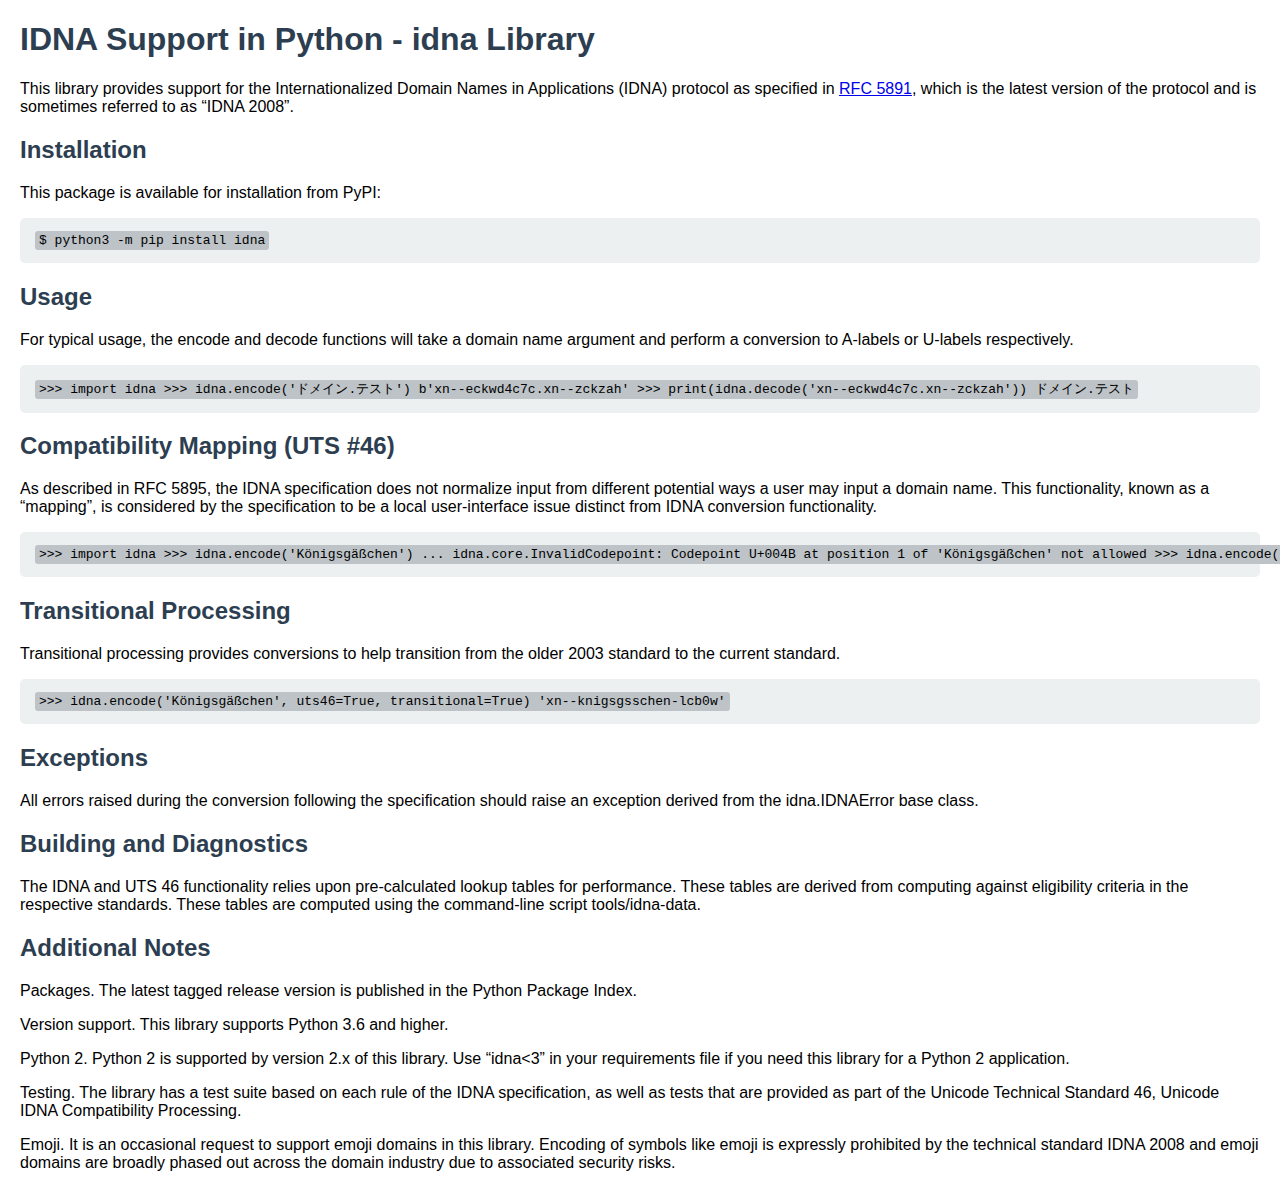
==== idex.html @ b98df76a "Create idex.html" ====
<!DOCTYPE html> <html lang="en"> <head> <meta charset="UTF-8"> <meta name="viewport" content="width=device-width, initial-scale=1.0"> <title>IDNA Support in Python - idna Library</title> <style> body { font-family: Arial, sans-serif; margin: 20px; } h1, h2 { color: #2c3e50; } pre { background-color: #ecf0f1; padding: 15px; border-radius: 5px; } code { background-color: #bdc3c7; padding: 2px 4px; border-radius: 3px; } </style> </head> <body> <h1>IDNA Support in Python - idna Library</h1> <p>This library provides support for the Internationalized Domain Names in Applications (IDNA) protocol as specified in <a href="https://tools.ietf.org/html/rfc5891">RFC 5891</a>, which is the latest version of the protocol and is sometimes referred to as “IDNA 2008”.</p> <h2>Installation</h2> <p>This package is available for installation from PyPI:</p> <pre><code>$ python3 -m pip install idna</code></pre> <h2>Usage</h2> <p>For typical usage, the encode and decode functions will take a domain name argument and perform a conversion to A-labels or U-labels respectively.</p> <pre><code>&gt;&gt;&gt; import idna &gt;&gt;&gt; idna.encode('ドメイン.テスト') b'xn--eckwd4c7c.xn--zckzah' &gt;&gt;&gt; print(idna.decode('xn--eckwd4c7c.xn--zckzah')) ドメイン.テスト</code></pre> <h2>Compatibility Mapping (UTS #46)</h2> <p>As described in RFC 5895, the IDNA specification does not normalize input from different potential ways a user may input a domain name. This functionality, known as a “mapping”, is considered by the specification to be a local user-interface issue distinct from IDNA conversion functionality.</p> <pre><code>&gt;&gt;&gt; import idna &gt;&gt;&gt; idna.encode('Königsgäßchen') ... idna.core.InvalidCodepoint: Codepoint U+004B at position 1 of 'Königsgäßchen' not allowed &gt;&gt;&gt; idna.encode('Königsgäßchen', uts46=True) b'xn--knigsgchen-b4a3dun' &gt;&gt;&gt; print(idna.decode('xn--knigsgchen-b4a3dun')) königsgäßchen</code></pre> <h2>Transitional Processing</h2> <p>Transitional processing provides conversions to help transition from the older 2003 standard to the current standard.</p> <pre><code>&gt;&gt;&gt; idna.encode('Königsgäßchen', uts46=True, transitional=True) 'xn--knigsgsschen-lcb0w'</code></pre> <h2>Exceptions</h2> <p>All errors raised during the conversion following the specification should raise an exception derived from the idna.IDNAError base class.</p> <h2>Building and Diagnostics</h2> <p>The IDNA and UTS 46 functionality relies upon pre-calculated lookup tables for performance. These tables are derived from computing against eligibility criteria in the respective standards. These tables are computed using the command-line script tools/idna-data.</p> <h2>Additional Notes</h2> <p>Packages. The latest tagged release version is published in the Python Package Index.</p> <p>Version support. This library supports Python 3.6 and higher.</p> <p>Python 2. Python 2 is supported by version 2.x of this library. Use “idna&lt;3” in your requirements file if you need this library for a Python 2 application.</p> <p>Testing. The library has a test suite based on each rule of the IDNA specification, as well as tests that are provided as part of the Unicode Technical Standard 46, Unicode IDNA Compatibility Processing.</p> <p>Emoji. It is an occasional request to support emoji domains in this library. Encoding of symbols like emoji is expressly prohibited by the technical standard IDNA 2008 and emoji domains are broadly phased out across the domain industry due to associated security risks.</p> </body> </html>
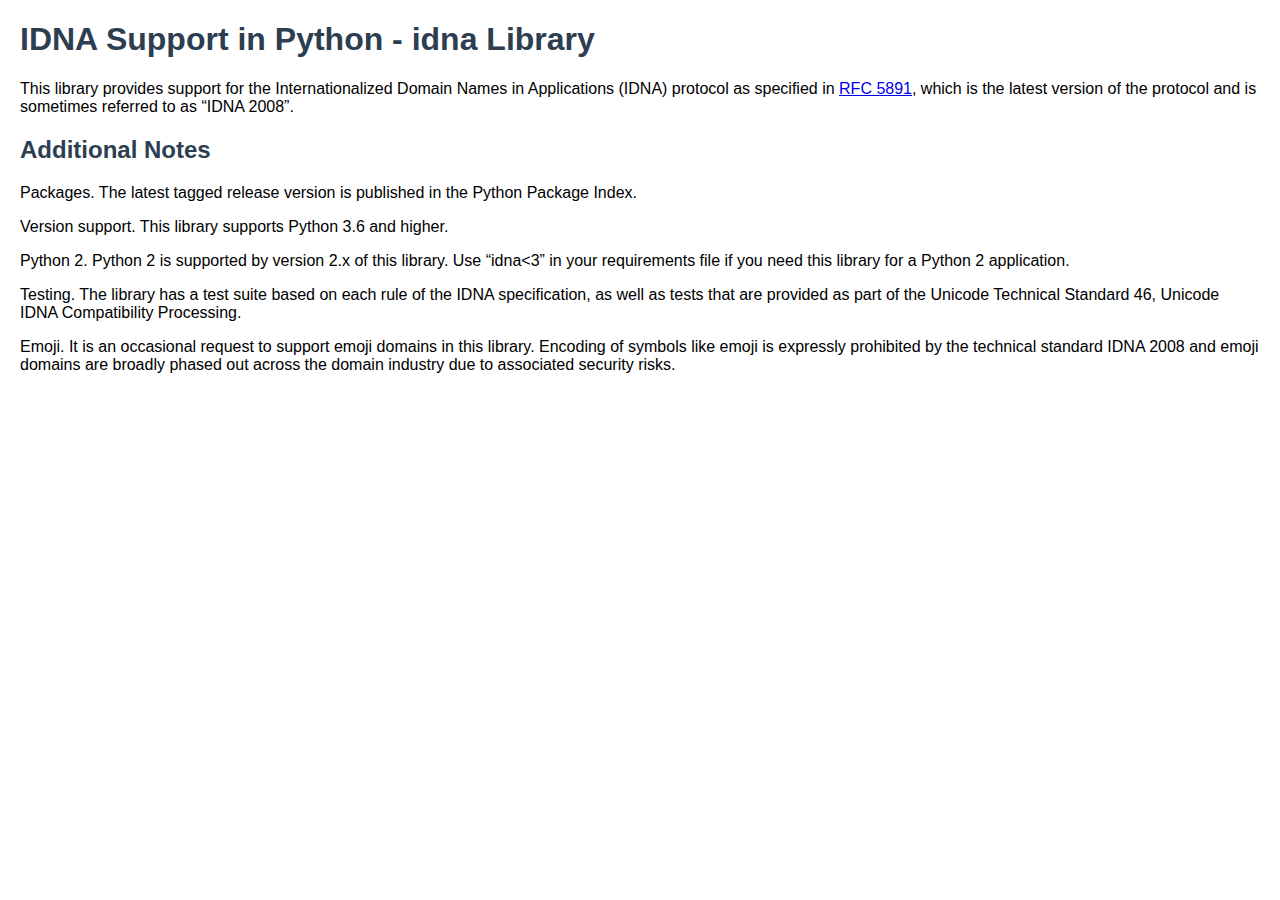
==== commit 62fe84b0: "Update idex.html" ====
--- a/idex.html
+++ b/idex.html
@@ -1 +1,40 @@
-<!DOCTYPE html> <html lang="en"> <head> <meta charset="UTF-8"> <meta name="viewport" content="width=device-width, initial-scale=1.0"> <title>IDNA Support in Python - idna Library</title> <style> body { font-family: Arial, sans-serif; margin: 20px; } h1, h2 { color: #2c3e50; } pre { background-color: #ecf0f1; padding: 15px; border-radius: 5px; } code { background-color: #bdc3c7; padding: 2px 4px; border-radius: 3px; } </style> </head> <body> <h1>IDNA Support in Python - idna Library</h1> <p>This library provides support for the Internationalized Domain Names in Applications (IDNA) protocol as specified in <a href="https://tools.ietf.org/html/rfc5891">RFC 5891</a>, which is the latest version of the protocol and is sometimes referred to as “IDNA 2008”.</p> <h2>Installation</h2> <p>This package is available for installation from PyPI:</p> <pre><code>$ python3 -m pip install idna</code></pre> <h2>Usage</h2> <p>For typical usage, the encode and decode functions will take a domain name argument and perform a conversion to A-labels or U-labels respectively.</p> <pre><code>&gt;&gt;&gt; import idna &gt;&gt;&gt; idna.encode('ドメイン.テスト') b'xn--eckwd4c7c.xn--zckzah' &gt;&gt;&gt; print(idna.decode('xn--eckwd4c7c.xn--zckzah')) ドメイン.テスト</code></pre> <h2>Compatibility Mapping (UTS #46)</h2> <p>As described in RFC 5895, the IDNA specification does not normalize input from different potential ways a user may input a domain name. This functionality, known as a “mapping”, is considered by the specification to be a local user-interface issue distinct from IDNA conversion functionality.</p> <pre><code>&gt;&gt;&gt; import idna &gt;&gt;&gt; idna.encode('Königsgäßchen') ... idna.core.InvalidCodepoint: Codepoint U+004B at position 1 of 'Königsgäßchen' not allowed &gt;&gt;&gt; idna.encode('Königsgäßchen', uts46=True) b'xn--knigsgchen-b4a3dun' &gt;&gt;&gt; print(idna.decode('xn--knigsgchen-b4a3dun')) königsgäßchen</code></pre> <h2>Transitional Processing</h2> <p>Transitional processing provides conversions to help transition from the older 2003 standard to the current standard.</p> <pre><code>&gt;&gt;&gt; idna.encode('Königsgäßchen', uts46=True, transitional=True) 'xn--knigsgsschen-lcb0w'</code></pre> <h2>Exceptions</h2> <p>All errors raised during the conversion following the specification should raise an exception derived from the idna.IDNAError base class.</p> <h2>Building and Diagnostics</h2> <p>The IDNA and UTS 46 functionality relies upon pre-calculated lookup tables for performance. These tables are derived from computing against eligibility criteria in the respective standards. These tables are computed using the command-line script tools/idna-data.</p> <h2>Additional Notes</h2> <p>Packages. The latest tagged release version is published in the Python Package Index.</p> <p>Version support. This library supports Python 3.6 and higher.</p> <p>Python 2. Python 2 is supported by version 2.x of this library. Use “idna&lt;3” in your requirements file if you need this library for a Python 2 application.</p> <p>Testing. The library has a test suite based on each rule of the IDNA specification, as well as tests that are provided as part of the Unicode Technical Standard 46, Unicode IDNA Compatibility Processing.</p> <p>Emoji. It is an occasional request to support emoji domains in this library. Encoding of symbols like emoji is expressly prohibited by the technical standard IDNA 2008 and emoji domains are broadly phased out across the domain industry due to associated security risks.</p> </body> </html>
+<!DOCTYPE html>
+<html lang="en">
+<head>
+    <meta charset="UTF-8">
+    <meta name="viewport" content="width=device-width, initial-scale=1.0">
+    <title>IDNA Support in Python - idna Library</title>
+    <style>
+        body {
+            font-family: Arial, sans-serif;
+            margin: 20px;
+        }
+        h1, h2 {
+            color: #2c3e50;
+        }
+        pre {
+            background-color: #ecf0f1;
+            padding: 15px;
+            border-radius: 5px;
+        }
+        code {
+            background-color: #bdc3c7;
+            padding: 2px 4px;
+            border-radius: 3px;
+        }
+    </style>
+</head>
+<body>
+    <h1>IDNA Support in Python - idna Library</h1>
+    <p>This library provides support for the Internationalized Domain Names in Applications (IDNA) protocol as specified in <a href="https://tools.ietf.org/html/rfc5891">RFC 5891</a>, which is the latest version of the protocol and is sometimes referred to as “IDNA 2008”.</p>
+    
+    <!-- 省略中间内容以节省空间 -->
+    
+    <h2>Additional Notes</h2>
+    <p>Packages. The latest tagged release version is published in the Python Package Index.</p>
+    <p>Version support. This library supports Python 3.6 and higher.</p>
+    <p>Python 2. Python 2 is supported by version 2.x of this library. Use “idna&lt;3” in your requirements file if you need this library for a Python 2 application.</p>
+    <p>Testing. The library has a test suite based on each rule of the IDNA specification, as well as tests that are provided as part of the Unicode Technical Standard 46, Unicode IDNA Compatibility Processing.</p>
+    <p>Emoji. It is an occasional request to support emoji domains in this library. Encoding of symbols like emoji is expressly prohibited by the technical standard IDNA 2008 and emoji domains are broadly phased out across the domain industry due to associated security risks.</p>
+</body>
+</html>
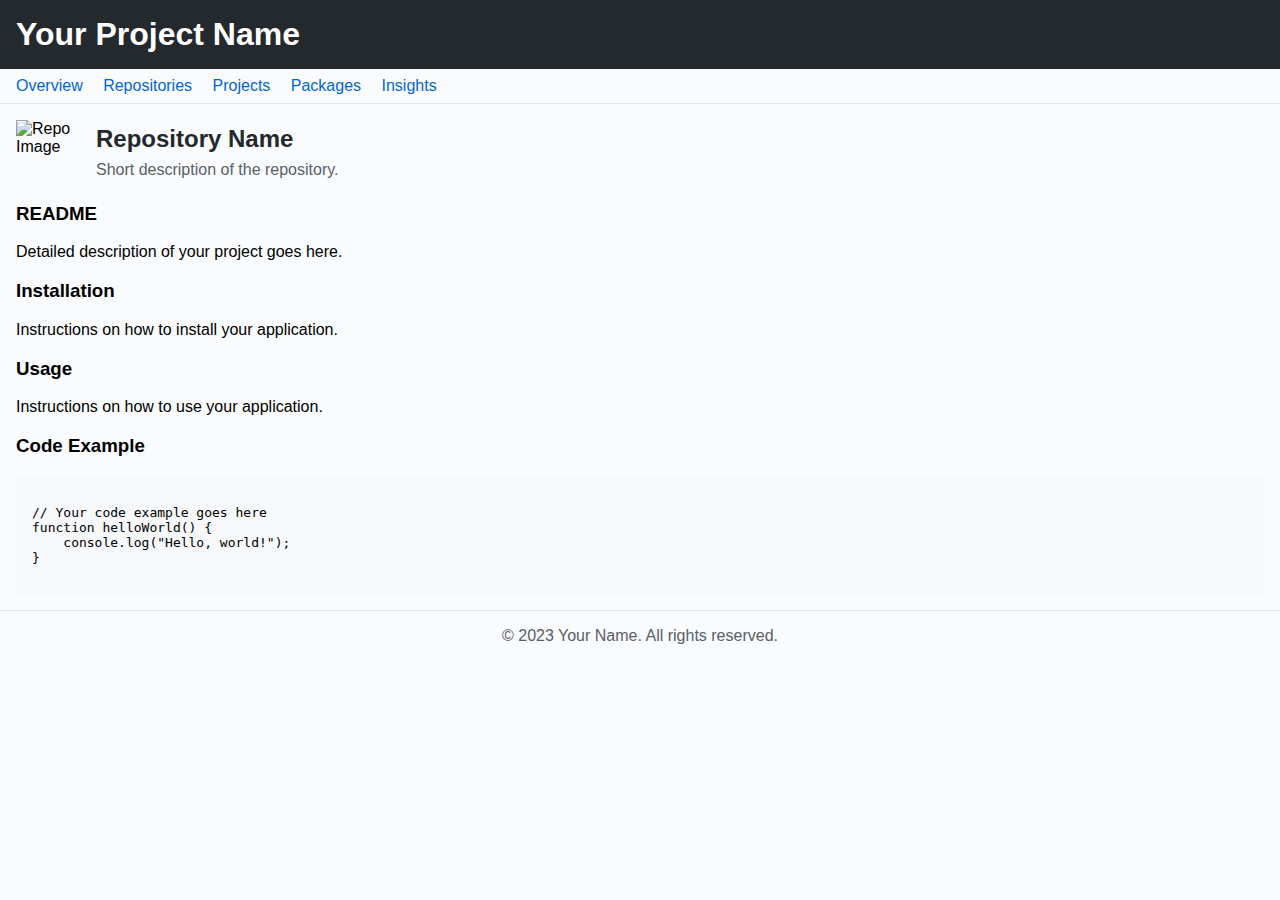
==== commit 3a34c0b1: "Update idex.html" ====
--- a/idex.html
+++ b/idex.html
@@ -3,38 +3,104 @@
 <head>
     <meta charset="UTF-8">
     <meta name="viewport" content="width=device-width, initial-scale=1.0">
-    <title>IDNA Support in Python - idna Library</title>
+    <title>GitHub Project Page Template</title>
     <style>
         body {
-            font-family: Arial, sans-serif;
-            margin: 20px;
+            font-family: -apple-system,BlinkMacSystemFont,Segoe UI,Helvetica,Arial,sans-serif,Apple Color Emoji,Segoe UI Emoji;
+            margin: 0;
+            padding: 0;
+            background-color: #fafbfc;
         }
-        h1, h2 {
-            color: #2c3e50;
+        header {
+            background-color: #24292e;
+            color: #ffffff;
+            padding: 16px;
         }
-        pre {
-            background-color: #ecf0f1;
-            padding: 15px;
-            border-radius: 5px;
+        header h1 {
+            margin: 0;
         }
-        code {
-            background-color: #bdc3c7;
-            padding: 2px 4px;
+        nav {
+            background-color: #fafbfc;
+            border-bottom: 1px solid #e1e4e8;
+            padding: 8px 16px;
+        }
+        nav a {
+            margin-right: 16px;
+            text-decoration: none;
+            color: #0366d6;
+        }
+        main {
+            padding: 16px;
+        }
+        footer {
+            background-color: #fafbfc;
+            border-top: 1px solid #e1e4e8;
+            padding: 16px;
+            text-align: center;
+            color: #586069;
+        }
+        .repo-info {
+            display: flex;
+            align-items: center;
+            margin-bottom: 16px;
+        }
+        .repo-info img {
+            width: 64px;
+            height: 64px;
+            margin-right: 16px;
+        }
+        .repo-info h2 {
+            margin: 0;
+            font-size: 24px;
+            color: #24292e;
+        }
+        .repo-info p {
+            margin: 8px 0 0;
+            color: #586069;
+        }
+        .code-block {
+            background-color: #f6f8fa;
+            padding: 16px;
             border-radius: 3px;
+            overflow-x: auto;
         }
     </style>
 </head>
 <body>
-    <h1>IDNA Support in Python - idna Library</h1>
-    <p>This library provides support for the Internationalized Domain Names in Applications (IDNA) protocol as specified in <a href="https://tools.ietf.org/html/rfc5891">RFC 5891</a>, which is the latest version of the protocol and is sometimes referred to as “IDNA 2008”.</p>
-    
-    <!-- 省略中间内容以节省空间 -->
-    
-    <h2>Additional Notes</h2>
-    <p>Packages. The latest tagged release version is published in the Python Package Index.</p>
-    <p>Version support. This library supports Python 3.6 and higher.</p>
-    <p>Python 2. Python 2 is supported by version 2.x of this library. Use “idna&lt;3” in your requirements file if you need this library for a Python 2 application.</p>
-    <p>Testing. The library has a test suite based on each rule of the IDNA specification, as well as tests that are provided as part of the Unicode Technical Standard 46, Unicode IDNA Compatibility Processing.</p>
-    <p>Emoji. It is an occasional request to support emoji domains in this library. Encoding of symbols like emoji is expressly prohibited by the technical standard IDNA 2008 and emoji domains are broadly phased out across the domain industry due to associated security risks.</p>
+    <header>
+        <h1>Your Project Name</h1>
+    </header>
+    <nav>
+        <a href="#">Overview</a>
+        <a href="#">Repositories</a>
+        <a href="#">Projects</a>
+        <a href="#">Packages</a>
+        <a href="#">Insights</a>
+    </nav>
+    <main>
+        <div class="repo-info">
+            <img src="https://via.placeholder.com/64" alt="Repo Image">
+            <div>
+                <h2>Repository Name</h2>
+                <p>Short description of the repository.</p>
+            </div>
+        </div>
+        <h3>README</h3>
+        <p>Detailed description of your project goes here.</p>
+        <h3>Installation</h3>
+        <p>Instructions on how to install your application.</p>
+        <h3>Usage</h3>
+        <p>Instructions on how to use your application.</p>
+        <h3>Code Example</h3>
+        <div class="code-block">
+            <pre><code>// Your code example goes here
+function helloWorld() {
+    console.log("Hello, world!");
+}</code></pre>
+        </div>
+    </main>
+    <footer>
+        &copy; 2023 Your Name. All rights reserved.
+    </footer>
 </body>
 </html>
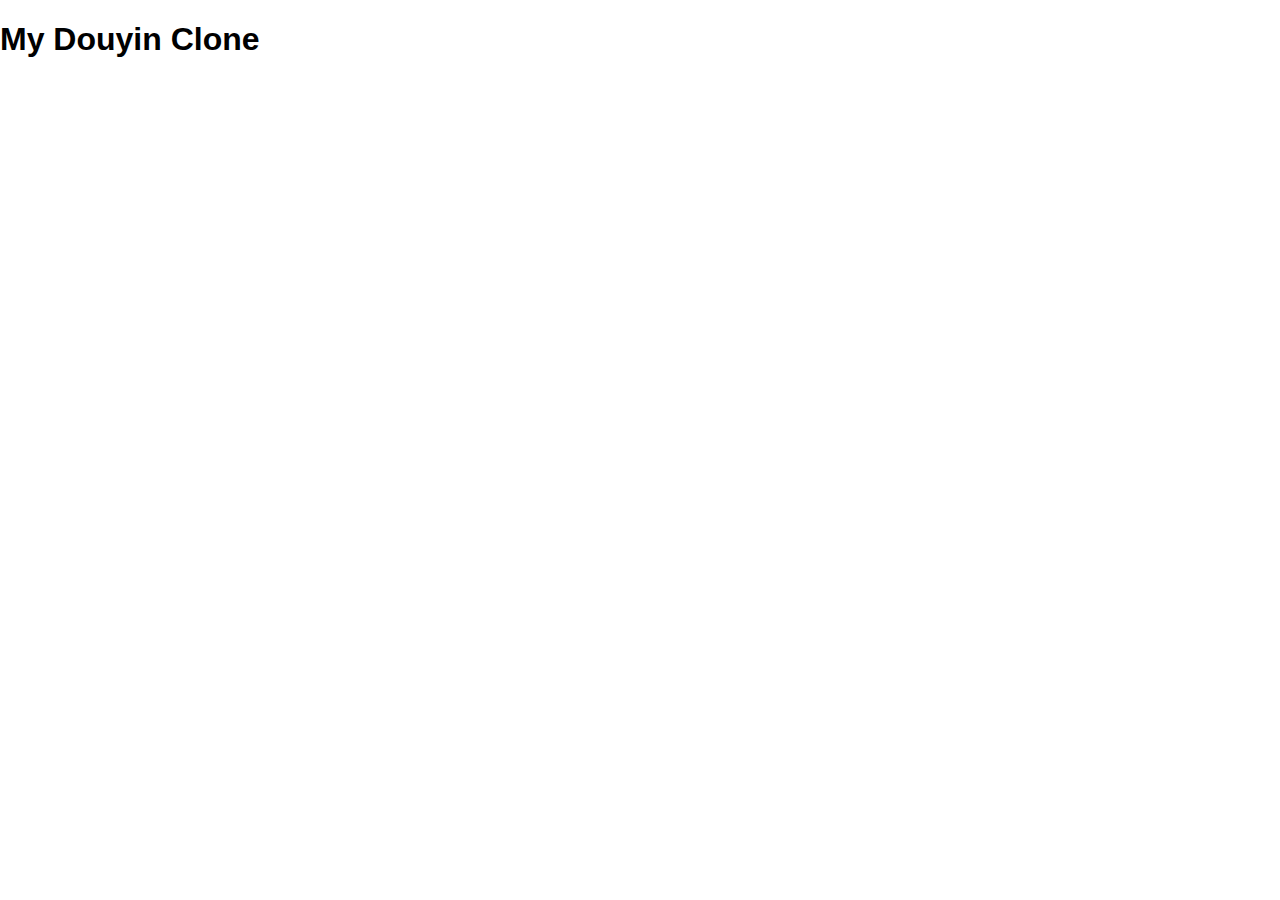
==== commit 83f273c9: "Update idex.html" ====
--- a/idex.html
+++ b/idex.html
@@ -1,106 +1,39 @@
 <!DOCTYPE html>
-<html lang="en">
+<html>
 <head>
-    <meta charset="UTF-8">
-    <meta name="viewport" content="width=device-width, initial-scale=1.0">
-    <title>GitHub Project Page Template</title>
+    <title>My Douyin Clone</title>
     <style>
+        /* 添加一些基本的样式 */
         body {
-            font-family: -apple-system,BlinkMacSystemFont,Segoe UI,Helvetica,Arial,sans-serif,Apple Color Emoji,Segoe UI Emoji;
             margin: 0;
             padding: 0;
-            background-color: #fafbfc;
+            font-family: Arial, sans-serif;
         }
-        header {
-            background-color: #24292e;
-            color: #ffffff;
-            padding: 16px;
+        .video-container {
+            position: relative;
+            padding-bottom: 56.25%; /* 16:9 */
+            padding-top: 25px;
+            height: 0;
         }
-        header h1 {
-            margin: 0;
-        }
-        nav {
-            background-color: #fafbfc;
-            border-bottom: 1px solid #e1e4e8;
-            padding: 8px 16px;
-        }
-        nav a {
-            margin-right: 16px;
-            text-decoration: none;
-            color: #0366d6;
-        }
-        main {
-            padding: 16px;
-        }
-        footer {
-            background-color: #fafbfc;
-            border-top: 1px solid #e1e4e8;
-            padding: 16px;
-            text-align: center;
-            color: #586069;
-        }
-        .repo-info {
-            display: flex;
-            align-items: center;
-            margin-bottom: 16px;
-        }
-        .repo-info img {
-            width: 64px;
-            height: 64px;
-            margin-right: 16px;
-        }
-        .repo-info h2 {
-            margin: 0;
-            font-size: 24px;
-            color: #24292e;
-        }
-        .repo-info p {
-            margin: 8px 0 0;
-            color: #586069;
-        }
-        .code-block {
-            background-color: #f6f8fa;
-            padding: 16px;
-            border-radius: 3px;
-            overflow-x: auto;
+        .video-container iframe {
+            position: absolute;
+            top: 0;
+            left: 0;
+            width: 100%;
+            height: 100%;
         }
     </style>
 </head>
 <body>
-    <header>
-        <h1>Your Project Name</h1>
-    </header>
-    <nav>
-        <a href="#">Overview</a>
-        <a href="#">Repositories</a>
-        <a href="#">Projects</a>
-        <a href="#">Packages</a>
-        <a href="#">Insights</a>
-    </nav>
-    <main>
-        <div class="repo-info">
-            <img src="https://via.placeholder.com/64" alt="Repo Image">
-            <div>
-                <h2>Repository Name</h2>
-                <p>Short description of the repository.</p>
+    <h1>My Douyin Clone</h1>
+    <div class="video-list">
+        <!-- 视频列表 -->
+        <div class="video-item">
+            <div class="video-container">
+                <iframe src="https://www.youtube.com/embed/dQw4w9WgXcQ" frameborder="0" allowfullscreen></iframe>
             </div>
         </div>
-        <h3>README</h3>
-        <p>Detailed description of your project goes here.</p>
-        <h3>Installation</h3>
-        <p>Instructions on how to install your application.</p>
-        <h3>Usage</h3>
-        <p>Instructions on how to use your application.</p>
-        <h3>Code Example</h3>
-        <div class="code-block">
-            <pre><code>// Your code example goes here
-function helloWorld() {
-    console.log("Hello, world!");
-}</code></pre>
-        </div>
-    </main>
-    <footer>
-        &copy; 2023 Your Name. All rights reserved.
-    </footer>
+        <!-- 你可以添加更多的视频项 -->
+    </div>
 </body>
 </html>
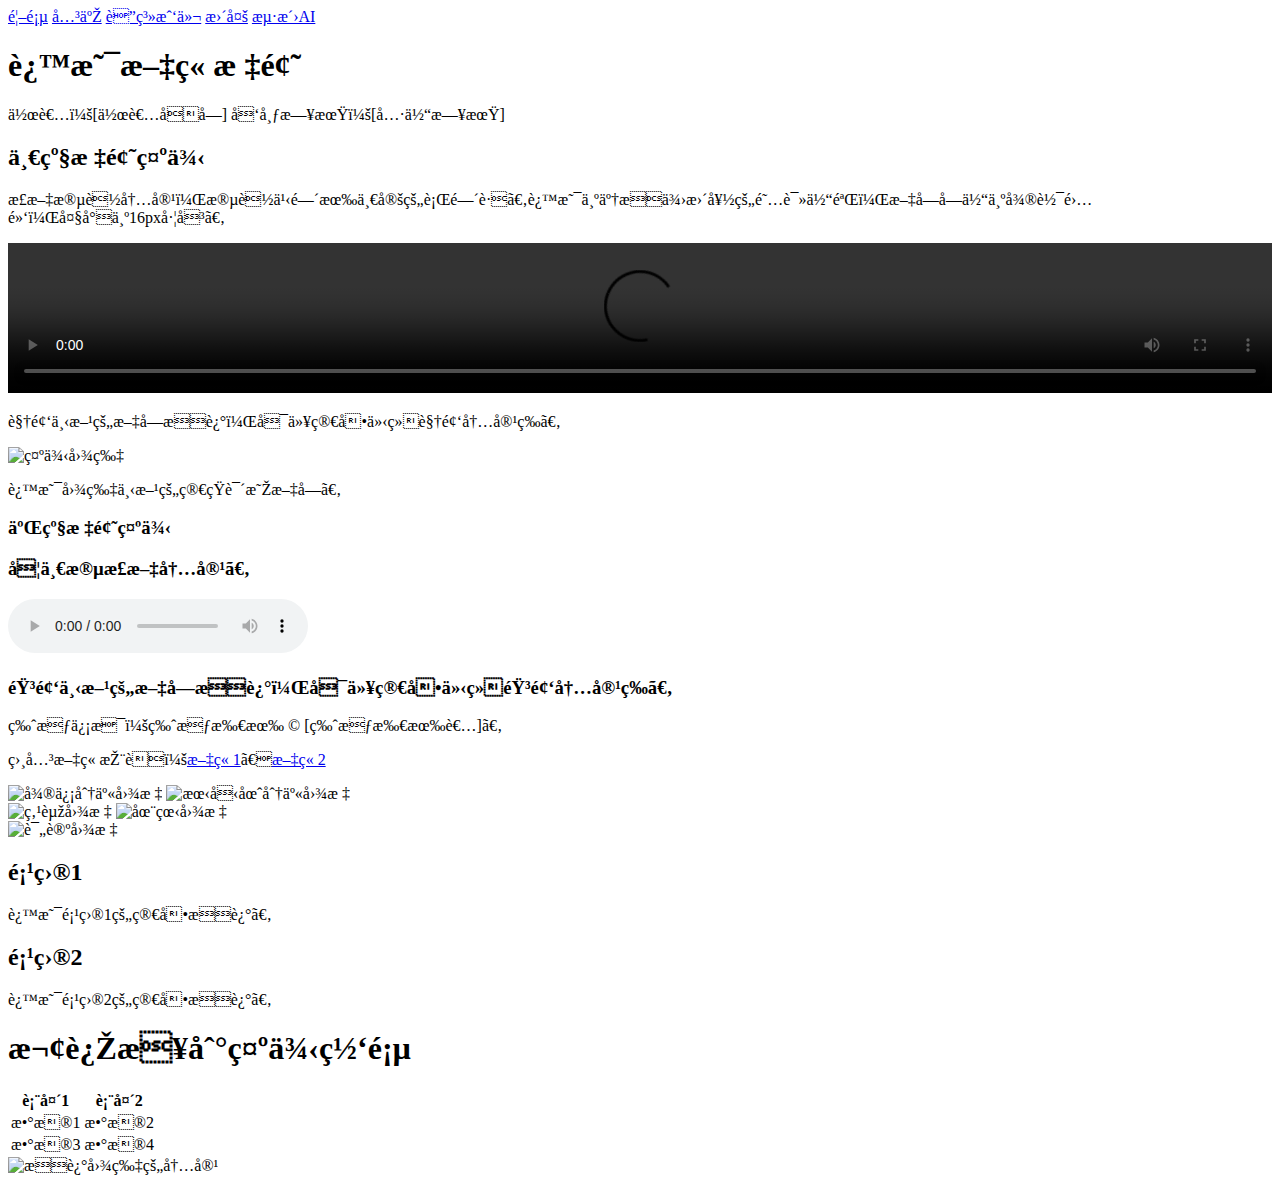
==== commit 16dd0121: "Update idex.html" ====
--- a/idex.html
+++ b/idex.html
@@ -1,39 +1,112 @@
 <!DOCTYPE html>
-<html>
+<html lang="zh - CN">
+
 <head>
-    <title>My Douyin Clone</title>
-    <style>
-        /* 添加一些基本的样式 */
-        body {
-            margin: 0;
-            padding: 0;
-            font-family: Arial, sans-serif;
-        }
-        .video-container {
-            position: relative;
-            padding-bottom: 56.25%; /* 16:9 */
-            padding-top: 25px;
-            height: 0;
-        }
-        .video-container iframe {
-            position: absolute;
-            top: 0;
-            left: 0;
-            width: 100%;
-            height: 100%;
-        }
-    </style>
+    <meta charset="UTF - 8">
+    <meta name="viewport" content="width=device - width, initial - scale = 1.0">
+    <title>整合后的网页</title>
+    <link rel="stylesheet" href="styles.css">
 </head>
+
 <body>
-    <h1>My Douyin Clone</h1>
-    <div class="video-list">
-        <!-- 视频列表 -->
-        <div class="video-item">
-            <div class="video-container">
-                <iframe src="https://www.youtube.com/embed/dQw4w9WgXcQ" frameborder="0" allowfullscreen></iframe>
+    <!-- 导航栏部分 -->
+    <header>
+        <nav>
+            <a href="#">首页</a>
+            <a href="#">关于</a>
+            <a href="#">联系我们</a>
+            <a href="#">更多</a>
+            <a href="https://hailuoai.com/">海洛AI</a>
+        </nav>
+    </header>
+    <!-- 文章容器部分 -->
+    <div class="article - container">
+        <!-- 文章头部区域 -->
+        <header>
+            <h1>这是文章标题</h1>
+            <p class="author - date">
+                <span class="author">作者：[作者名字]</span>
+                <span class="date">发布日期：[具体日期]</span>
+            </p>
+        </header>
+        <!-- 正文区域 -->
+        <section class="content">
+            <h2>一级标题示例</h2>
+            <p>正文段落内容，段落之间有一定的行间距。这是为了提供更好的阅读体验，文字字体为微软雅黑，大小为16px左右。</p>
+            <video controls width="100%" height="auto" src="example - video.mp4">
+                您的浏览器不支持视频标签，请更换浏览器查看。
+            </video>
+            <p>视频下方的文字描述，可以简单介绍视频内容等。</p>
+            <img src="example - image.jpg" alt="示例图片" class="article - image">
+            <p class="image - caption">这是图片下方的简短说明文字。</p>
+            <h3>二级标题示例</p>
+            <p>另一段正文内容。</p>
+            <audio controls src="example - audio.mp3">
+                您的浏览器不支持音频标签，请更换浏览器查看。
+            </audio>
+            <p>音频下方的文字描述，可以简单介绍音频内容等。</p>
+        </section>
+        <!-- 底部区域 -->
+        <footer>
+            <p class="copyright">版权信息：版权所有 &copy; [版权所有者]。</p>
+            <p class="related - articles">相关文章推荐：<a href="#">文章1</a>、<a href="#">文章2</a></p>
+        </footer>
+        <!-- 交互元素 -->
+        <div class="interaction - buttons">
+            <div class="share - buttons">
+                <img src="wechat - share - icon.png" alt="微信分享图标">
+                <img src="moment - share - icon.png" alt="朋友圈分享图标">
+            </div>
+            <div class="like - watch - button">
+                <img src="like - icon.png" alt="点赞图标">
+                <img src="watch - icon.png" alt="在看图标">
+            </div>
+            <div class="comment - button">
+                <img src="comment - icon.png" alt="评论图标">
             </div>
         </div>
-        <!-- 你可以添加更多的视频项 -->
     </div>
+    <!-- 项目展示部分 -->
+    <main>
+        <div class="project">
+            <h2>项目1</h2>
+            <p>这是项目1的简单描述。</p>
+        </div>
+        <div class="project">
+            <h2>项目2</h2>
+            <p>这是项目2的简单描述。</p>
+        </div>
+        <h1 id="color - changing - text" class="colored - text">欢迎来到示例网页</h1>
+        <!-- 表格部分 -->
+        <table>
+            <tr>
+                <th>表头1</th>
+                <th>表头2</th>
+            </tr>
+            <tr>
+                <td>数据1</td>
+                <td>数据2</td>
+            </tr>
+            <tr>
+                <td>数据3</td>
+                <td>数据4</td>
+            </tr>
+        </table>
+    </main>
+    <!-- 插入图片 -->
+    <img src="path/to/your/image.jpg" alt="描述图片的内容">
+    <!-- JavaScript部分，这里简单示例一个点击事件改变标题颜色 -->
+    <script>
+        document.addEventListener('DOMContentLoaded', function () {
+            const text = document.getElementById('color - changing - text');
+            const colors = ['red', 'blue', 'green', 'yellow', 'purple'];
+            let index = 0;
+            setInterval(function () {
+                text.style.color = colors[index];
+                index = (index + 1) % colors.length;
+            }, 1000);
+        });
+    </script>
 </body>
+
 </html>
